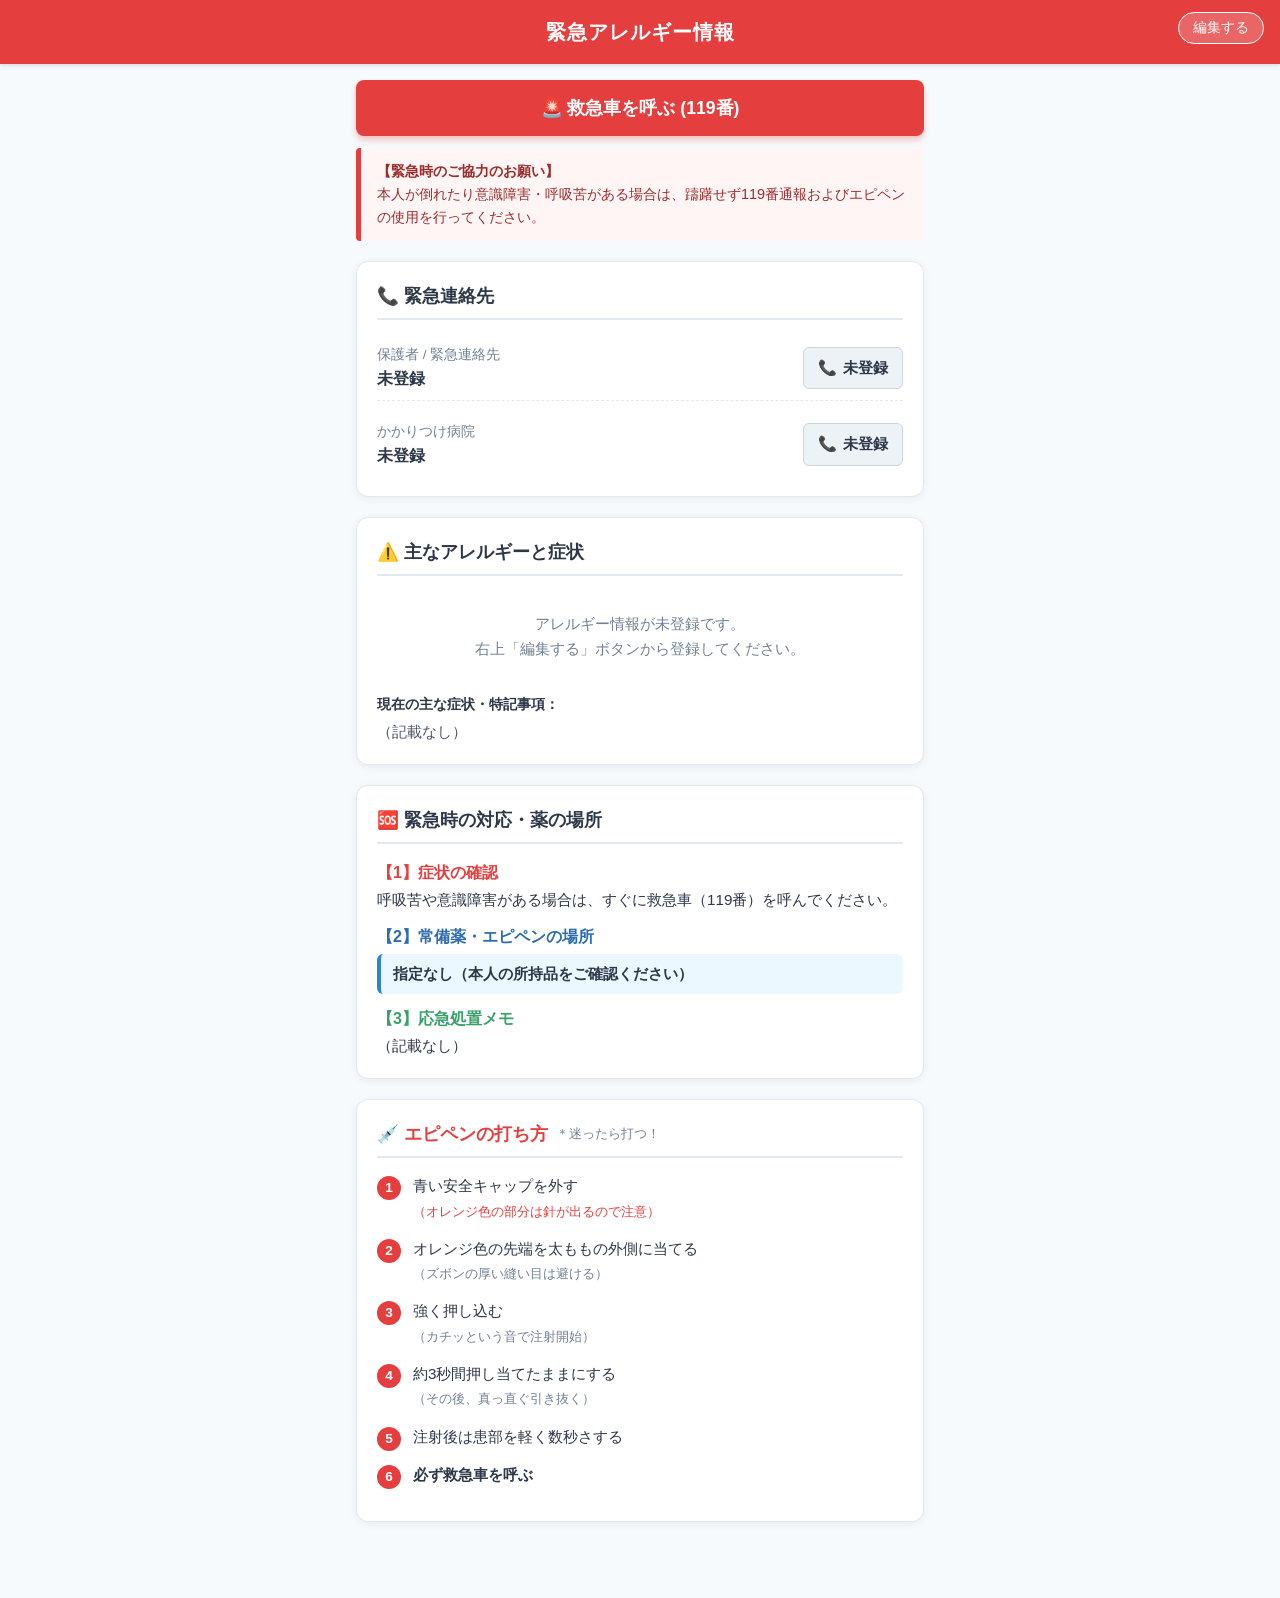
==== index.html @ 244203d6 "Add files via upload" ====
<!DOCTYPE html>
<html lang="ja">
<head>
    <meta charset="UTF-8">
    <meta name="viewport" content="width=device-width, initial-scale=1.0">
    <title>緊急アレルギー情報カード</title>
    <style>
        :root {
            --primary-red: #e53e3e;
            --primary-red-dark: #c53030;
            --warning-orange: #dd6b20;
            --warning-yellow: #d69e2e;
            --safe-green: #38a169;
            --bg-gray: #f7fafc;
            --card-bg: #ffffff;
            --text-dark: #2d3748;
            --text-muted: #718096;
            --border-color: #e2e8f0;
        }

        * {
            box-sizing: border-box;
            margin: 0;
            padding: 0;
            font-family: -apple-system, BlinkMacSystemFont, "Segoe UI", Roboto, "Helvetica Neue", Arial, sans-serif;
        }

        body {
            background-color: var(--bg-gray);
            color: var(--text-dark);
            line-height: 1.6;
            padding-bottom: 40px;
        }

        header {
            background-color: var(--primary-red);
            color: white;
            text-align: center;
            padding: 16px 20px;
            box-shadow: 0 2px 4px rgba(0,0,0,0.1);
            position: sticky;
            top: 0;
            z-index: 100;
        }

        header h1 {
            font-size: 1.25rem;
            font-weight: bold;
            letter-spacing: 0.05em;
        }

        .container {
            max-width: 600px;
            margin: 0 auto;
            padding: 16px;
        }

        .alert-banner {
            background-color: #fff5f5;
            border-left: 5px solid var(--primary-red);
            padding: 12px 16px;
            border-radius: 4px;
            margin-bottom: 20px;
            font-size: 0.9rem;
            color: #9b2c2c;
        }

        .card {
            background: var(--card-bg);
            border-radius: 12px;
            padding: 20px;
            margin-bottom: 20px;
            box-shadow: 0 2px 8px rgba(0,0,0,0.06);
            border: 1px solid var(--border-color);
        }

        .card-title {
            font-size: 1.1rem;
            font-weight: bold;
            color: var(--text-dark);
            border-bottom: 2px solid var(--border-color);
            padding-bottom: 8px;
            margin-bottom: 16px;
            display: flex;
            align-items: center;
            gap: 8px;
        }

        .btn-call-119 {
            display: block;
            width: 100%;
            background-color: var(--primary-red);
            color: white;
            text-align: center;
            padding: 14px;
            border-radius: 8px;
            font-size: 1.1rem;
            font-weight: bold;
            text-decoration: none;
            box-shadow: 0 4px 6px rgba(229, 62, 62, 0.3);
            margin-bottom: 12px;
        }

        .btn-phone {
            display: inline-flex;
            align-items: center;
            justify-content: center;
            gap: 6px;
            background-color: #edf2f7;
            color: var(--text-dark);
            text-decoration: none;
            padding: 8px 14px;
            border-radius: 6px;
            font-weight: bold;
            font-size: 0.95rem;
            border: 1px solid #cbd5e0;
        }

        .btn-action {
            width: 100%;
            padding: 14px;
            border: none;
            border-radius: 8px;
            font-size: 1.1rem;
            font-weight: bold;
            cursor: pointer;
        }

        .btn-primary { background-color: #3182ce; color: white; }
        .btn-secondary { background-color: #e2e8f0; color: #4a5568; }

        .contact-list {
            display: flex;
            flex-direction: column;
            gap: 12px;
        }

        .contact-item {
            display: flex;
            justify-content: space-between;
            align-items: center;
            padding: 8px 0;
            border-bottom: 1px dashed var(--border-color);
        }

        .contact-item:last-child { border-bottom: none; }

        .allergy-item {
            padding: 12px;
            border-radius: 8px;
            background-color: #f8fafc;
            margin-bottom: 12px;
            border-left: 5px solid #cbd5e0;
        }

        .allergy-item.severe { border-left-color: var(--primary-red); background-color: #fff5f5; }
        .allergy-item.moderate { border-left-color: var(--warning-orange); background-color: #fffaf0; }
        .allergy-item.mild { border-left-color: var(--warning-yellow); background-color: #fffff0; }

        .allergy-header {
            display: flex;
            justify-content: space-between;
            align-items: center;
            margin-bottom: 6px;
        }

        .badge {
            font-size: 0.75rem;
            padding: 3px 8px;
            border-radius: 12px;
            color: white;
            font-weight: bold;
        }

        .badge-severe { background-color: var(--primary-red); }
        .badge-moderate { background-color: var(--warning-orange); }
        .badge-mild { background-color: var(--warning-yellow); color: #744210; }

        .step-list { list-style: none; counter-reset: step-counter; }
        .step-item {
            position: relative;
            padding-left: 36px;
            margin-bottom: 14px;
            font-size: 0.95rem;
        }

        .step-item::before {
            counter-increment: step-counter;
            content: counter(step-counter);
            position: absolute;
            left: 0;
            top: 2px;
            width: 24px;
            height: 24px;
            background-color: var(--primary-red);
            color: white;
            border-radius: 50%;
            text-align: center;
            line-height: 24px;
            font-weight: bold;
            font-size: 0.85rem;
        }

        .form-group { margin-bottom: 16px; }
        .form-group label {
            display: block;
            font-weight: bold;
            font-size: 0.9rem;
            margin-bottom: 6px;
        }

        .form-control {
            width: 100%;
            padding: 10px 12px;
            border: 1px solid var(--border-color);
            border-radius: 6px;
            font-size: 1rem;
        }

        textarea.form-control { resize: vertical; min-height: 80px; }

        .dynamic-item {
            background-color: #f7fafc;
            border: 1px solid var(--border-color);
            padding: 12px;
            border-radius: 8px;
            margin-bottom: 12px;
        }

        .btn-remove {
            background: #e53e3e;
            color: white;
            border: none;
            padding: 4px 8px;
            border-radius: 4px;
            font-size: 0.8rem;
            cursor: pointer;
            float: right;
        }

        .btn-add {
            background-color: #edf2f7;
            border: 1px dashed #cbd5e0;
            color: #4a5568;
            width: 100%;
            padding: 10px;
            border-radius: 6px;
            cursor: pointer;
            font-weight: bold;
            margin-bottom: 16px;
        }

        .hidden { display: none !important; }

        .mode-switch-btn {
            background: rgba(255, 255, 255, 0.2);
            color: white;
            border: 1px solid white;
            padding: 6px 14px;
            border-radius: 20px;
            font-size: 0.85rem;
            position: absolute;
            right: 16px;
            top: 12px;
            cursor: pointer;
        }

        .empty-notice {
            text-align: center;
            color: var(--text-muted);
            padding: 20px 0;
            font-size: 0.95rem;
        }
    </style>
</head>
<body>

    <header>
        <h1>緊急アレルギー情報</h1>
        <button id="toggleModeBtn" class="mode-switch-btn" onclick="toggleViewMode()">編集する</button>
    </header>

    <div class="container">

        <div id="viewMode">
            <a href="tel:119" class="btn-call-119">🚨 救急車を呼ぶ (119番)</a>

            <div class="alert-banner">
                <strong>【緊急時のご協力のお願い】</strong><br>
                本人が倒れたり意識障害・呼吸苦がある場合は、躊躇せず119番通報およびエピペンの使用を行ってください。
            </div>

            <div class="card">
                <div class="card-title">📞 緊急連絡先</div>
                <div class="contact-list">
                    <div class="contact-item">
                        <div>
                            <div style="font-size:0.85rem; color:var(--text-muted);">保護者 / 緊急連絡先</div>
                            <div style="font-weight:bold;" id="view-guardian-name">未設定</div>
                        </div>
                        <a id="view-guardian-phone-link" href="#" class="btn-phone">📞 <span id="view-guardian-phone">未設定</span></a>
                    </div>
                    <div class="contact-item">
                        <div>
                            <div style="font-size:0.85rem; color:var(--text-muted);">かかりつけ病院</div>
                            <div style="font-weight:bold;" id="view-hospital-name">未設定</div>
                        </div>
                        <a id="view-hospital-phone-link" href="#" class="btn-phone">📞 <span id="view-hospital-phone">未設定</span></a>
                    </div>
                </div>
            </div>

            <div class="card">
                <div class="card-title">⚠️ 主なアレルギーと症状</div>
                <div id="view-allergy-list"></div>
                <div style="margin-top: 12px;">
                    <div style="font-weight: bold; font-size: 0.9rem; margin-bottom: 4px;">現在の主な症状・特記事項：</div>
                    <p id="view-symptoms-text" style="font-size: 0.95rem; color: #4a5568; white-space: pre-wrap;"></p>
                </div>
            </div>

            <div class="card">
                <div class="card-title">🆘 緊急時の対応・薬の場所</div>
                <div style="margin-bottom: 12px;">
                    <strong style="color: var(--primary-red);">【1】症状の確認</strong>
                    <p style="font-size: 0.95rem; margin-top: 2px;">呼吸苦や意識障害がある場合は、すぐに救急車（119番）を呼んでください。</p>
                </div>
                <div style="margin-bottom: 12px;">
                    <strong style="color: #2b6cb0;">【2】常備薬・エピペンの場所</strong>
                    <p id="view-medicine-location" style="font-size: 0.95rem; background: #ebf8ff; padding: 8px 12px; border-radius: 6px; margin-top: 4px; font-weight: bold; border-left: 4px solid #3182ce;"></p>
                </div>
                <div>
                    <strong style="color: var(--safe-green);">【3】応急処置メモ</strong>
                    <p id="view-response-step3" style="font-size: 0.95rem; margin-top: 2px;"></p>
                </div>
            </div>

            <div class="card">
                <div class="card-title" style="color: var(--primary-red);">💉 エピペンの打ち方 <span style="font-size:0.8rem; color:#718096; font-weight:normal;">＊迷ったら打つ！</span></div>
                <ol class="step-list">
                    <li class="step-item">青い安全キャップを外す<br><small style="color: #e53e3e;">（オレンジ色の部分は針が出るので注意）</small></li>
                    <li class="step-item">オレンジ色の先端を太ももの外側に当てる<br><small style="color: #718096;">（ズボンの厚い縫い目は避ける）</small></li>
                    <li class="step-item">強く押し込む<br><small style="color: #718096;">（カチッという音で注射開始）</small></li>
                    <li class="step-item">約3秒間押し当てたままにする<br><small style="color: #718096;">（その後、真っ直ぐ引き抜く）</small></li>
                    <li class="step-item">注射後は患部を軽く数秒さする</li>
                    <li class="step-item"><strong>必ず救急車を呼ぶ</strong></li>
                </ol>
            </div>
        </div>

        <div id="editMode" class="hidden">
            <div style="background-color: #ebf8ff; border: 1px solid #bee3f8; padding: 12px; border-radius: 8px; margin-bottom: 16px; font-size: 0.9rem; color: #2b6cb0;">
                ✍️ **プロフィール入力・編集**<br>ご自身のアレルギー情報や緊急連絡先を入力し、「保存する」を押してください。
            </div>

            <form id="allergyForm" onsubmit="saveData(event)">
                <div class="card">
                    <div class="card-title">📞 緊急連絡先</div>
                    <div class="form-group">
                        <label>保護者名・関係</label>
                        <input type="text" id="edit-guardian-name" class="form-control" placeholder="例: 山田 花子（母）">
                    </div>
                    <div class="form-group">
                        <label>保護者電話番号</label>
                        <input type="tel" id="edit-guardian-phone" class="form-control" placeholder="例: 090-1234-5678">
                    </div>
                    <div class="form-group">
                        <label>かかりつけ病院名</label>
                        <input type="text" id="edit-hospital-name" class="form-control" placeholder="例: ○○小児科アレルギー科">
                    </div>
                    <div class="form-group">
                        <label>病院電話番号</label>
                        <input type="tel" id="edit-hospital-phone" class="form-control" placeholder="例: 03-1234-5678">
                    </div>
                </div>

                <div class="card">
                    <div class="card-title">⚠️ アレルギー情報</div>
                    <div id="edit-allergy-container"></div>
                    <button type="button" class="btn-add" onclick="addAllergyField()">＋ アレルギー項目を追加</button>

                    <div class="form-group">
                        <label>現在の主な症状・メモ</label>
                        <textarea id="edit-symptoms-text" class="form-control" placeholder="例: 誤食すると15分以内にじんましん、口の腫れ、咳が出ます。"></textarea>
                    </div>
                </div>

                <div class="card">
                    <div class="card-title">🆘 常備薬と対応手順</div>
                    <div class="form-group">
                        <label>常備薬・エピペンの場所</label>
                        <input type="text" id="edit-medicine-location" class="form-control" placeholder="例: リュックの「外側右ポケット」にある赤ポーチ">
                    </div>
                    <div class="form-group">
                        <label>応急処置のメモ</label>
                        <textarea id="edit-response-step3" class="form-control" placeholder="例: 意識がある場合はポーチ内の飲み薬（◯◯）を飲ませてください。"></textarea>
                    </div>
                </div>

                <button type="submit" class="btn-action btn-primary" style="margin-bottom: 12px;">保存して確認画面へ</button>
                <button type="button" class="btn-action btn-secondary" onclick="toggleViewMode()">キャンセル</button>
            </form>
        </div>

    </div>

    <script>
        let currentData = {
            guardianName: "",
            guardianPhone: "",
            hospitalName: "",
            hospitalPhone: "",
            allergies: [],
            symptomsText: "",
            medicineLocation: "",
            responseStep3: ""
        };

        window.addEventListener('DOMContentLoaded', () => {
            const saved = localStorage.getItem('allergy_card_data');
            if (saved) {
                try { currentData = JSON.parse(saved); } catch(e) {}
            }
            renderViewMode();
        });

        function renderViewMode() {
            document.getElementById('view-guardian-name').textContent = currentData.guardianName || "未登録";
            document.getElementById('view-guardian-phone').textContent = currentData.guardianPhone || "未登録";
            document.getElementById('view-guardian-phone-link').href = currentData.guardianPhone ? "tel:" + currentData.guardianPhone.replace(/-/g, '') : "#";

            document.getElementById('view-hospital-name').textContent = currentData.hospitalName || "未登録";
            document.getElementById('view-hospital-phone').textContent = currentData.hospitalPhone || "未登録";
            document.getElementById('view-hospital-phone-link').href = currentData.hospitalPhone ? "tel:" + currentData.hospitalPhone.replace(/-/g, '') : "#";

            document.getElementById('view-symptoms-text').textContent = currentData.symptomsText || "（記載なし）";
            document.getElementById('view-medicine-location').textContent = currentData.medicineLocation || "指定なし（本人の所持品をご確認ください）";
            document.getElementById('view-response-step3').textContent = currentData.responseStep3 || "（記載なし）";

            const allergyListEl = document.getElementById('view-allergy-list');
            allergyListEl.innerHTML = '';

            if (currentData.allergies && currentData.allergies.length > 0) {
                currentData.allergies.forEach(item => {
                    const div = document.createElement('div');
                    div.className = `allergy-item ${item.level}`;

                    let badgeClass = 'badge-mild';
                    let badgeText = '軽度';
                    if (item.level === 'severe') { badgeClass = 'badge-severe'; badgeText = '重度'; }
                    else if (item.level === 'moderate') { badgeClass = 'badge-moderate'; badgeText = '中等度'; }

                    div.innerHTML = `
                        <div class="allergy-header">
                            <span style="font-weight:bold; font-size:1.05rem;">${escapeHtml(item.name)}</span>
                            <span class="badge ${badgeClass}">${badgeText}</span>
                        </div>
                        ${item.note ? `<div style="font-size:0.9rem; color:#4a5568;">${escapeHtml(item.note)}</div>` : ''}
                    `;
                    allergyListEl.appendChild(div);
                });
            } else {
                allergyListEl.innerHTML = '<div class="empty-notice">アレルギー情報が未登録です。<br>右上「編集する」ボタンから登録してください。</div>';
            }
        }

        function populateEditForm() {
            document.getElementById('edit-guardian-name').value = currentData.guardianName || "";
            document.getElementById('edit-guardian-phone').value = currentData.guardianPhone || "";
            document.getElementById('edit-hospital-name').value = currentData.hospitalName || "";
            document.getElementById('edit-hospital-phone').value = currentData.hospitalPhone || "";
            document.getElementById('edit-symptoms-text').value = currentData.symptomsText || "";
            document.getElementById('edit-medicine-location').value = currentData.medicineLocation || "";
            document.getElementById('edit-response-step3').value = currentData.responseStep3 || "";

            const container = document.getElementById('edit-allergy-container');
            container.innerHTML = '';
            if (currentData.allergies && currentData.allergies.length > 0) {
                currentData.allergies.forEach(item => addAllergyField(item.name, item.level, item.note));
            } else {
                addAllergyField();
            }
        }

        function addAllergyField(name = '', level = 'severe', note = '') {
            const container = document.getElementById('edit-allergy-container');
            const div = document.createElement('div');
            div.className = 'dynamic-item';
            div.innerHTML = `
                <button type="button" class="btn-remove" onclick="this.parentElement.remove()">削除</button>
                <div class="form-group" style="margin-bottom: 8px;">
                    <label>アレルゲン（項目名）</label>
                    <input type="text" class="form-control item-name" value="${escapeHtml(name)}" placeholder="例: 卵、ピーナッツ、乳" required>
                </div>
                <div class="form-group" style="margin-bottom: 8px;">
                    <label>重症度</label>
                    <select class="form-control item-level">
                        <option value="severe" ${level === 'severe' ? 'selected' : ''}>重度（アナフィラキシー注意）</option>
                        <option value="moderate" ${level === 'moderate' ? 'selected' : ''}>中等度（症状が出る場合あり）</option>
                        <option value="mild" ${level === 'mild' ? 'selected' : ''}>軽度</option>
                    </select>
                </div>
                <div class="form-group" style="margin-bottom: 0;">
                    <label>条件・注意事項</label>
                    <input type="text" class="form-control item-note" value="${escapeHtml(note)}" placeholder="例: つなぎ程度も不可、運動後症状発生など">
                </div>
            `;
            container.appendChild(div);
        }

        function saveData(e) {
            e.preventDefault();
            const allergyItems = [];
            const allergyNodes = document.querySelectorAll('#edit-allergy-container .dynamic-item');
            allergyNodes.forEach(node => {
                const name = node.querySelector('.item-name').value.trim();
                const level = node.querySelector('.item-level').value;
                const note = node.querySelector('.item-note').value.trim();
                if (name) allergyItems.push({ name, level, note });
            });

            currentData = {
                guardianName: document.getElementById('edit-guardian-name').value.trim(),
                guardianPhone: document.getElementById('edit-guardian-phone').value.trim(),
                hospitalName: document.getElementById('edit-hospital-name').value.trim(),
                hospitalPhone: document.getElementById('edit-hospital-phone').value.trim(),
                allergies: allergyItems,
                symptomsText: document.getElementById('edit-symptoms-text').value.trim(),
                medicineLocation: document.getElementById('edit-medicine-location').value.trim(),
                responseStep3: document.getElementById('edit-response-step3').value.trim()
            };

            localStorage.setItem('allergy_card_data', JSON.stringify(currentData));
            renderViewMode();
            toggleViewMode();
        }

        function toggleViewMode() {
            const viewMode = document.getElementById('viewMode');
            const editMode = document.getElementById('editMode');
            const toggleBtn = document.getElementById('toggleModeBtn');

            if (viewMode.classList.contains('hidden')) {
                viewMode.classList.remove('hidden');
                editMode.classList.add('hidden');
                toggleBtn.textContent = '編集する';
            } else {
                populateEditForm();
                viewMode.classList.add('hidden');
                editMode.classList.remove('hidden');
                toggleBtn.textContent = '登録・編集する';
            }
        }

        function escapeHtml(str) {
            return str.replace(/[&<>"']/g, m => ({'&':'&amp;','<':'&lt;','>':'&gt;','"':'&quot;',"'":'&#039;'}[m]));
        }
    </script>
</body>
</html>
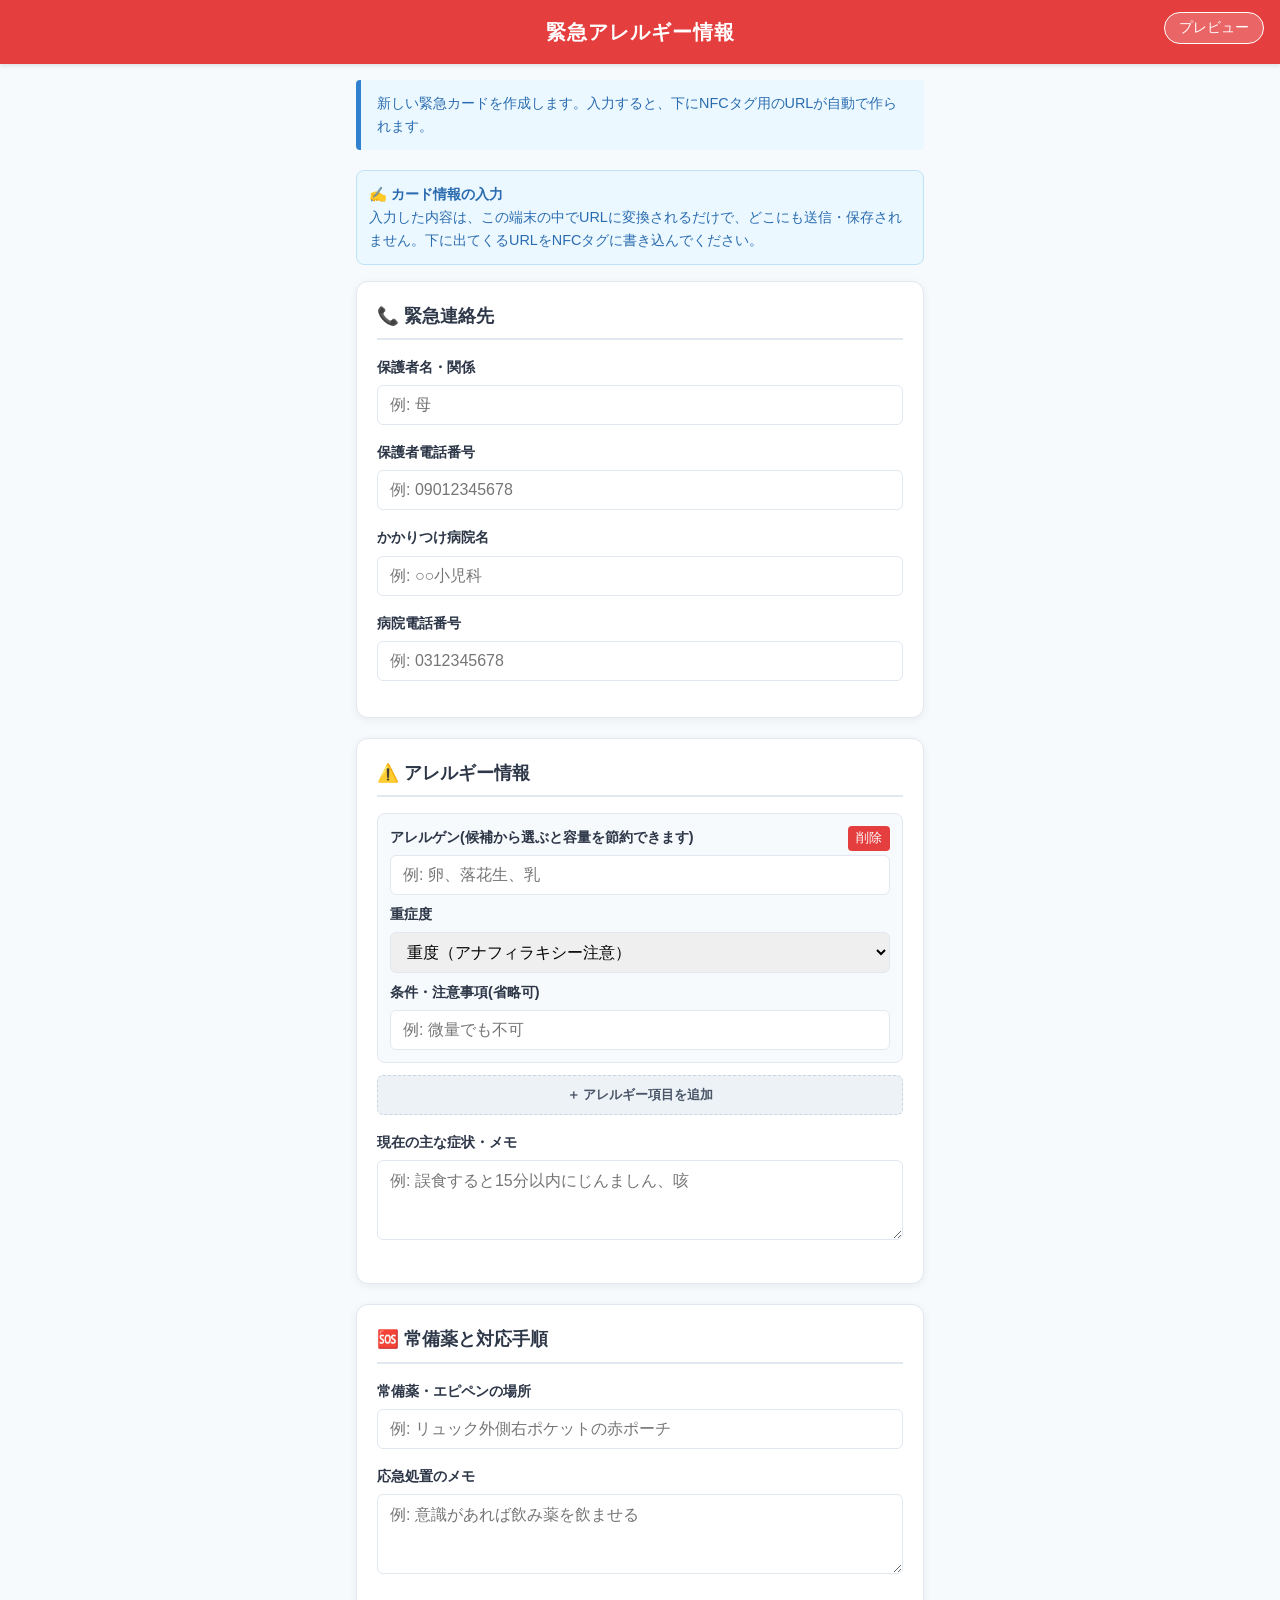
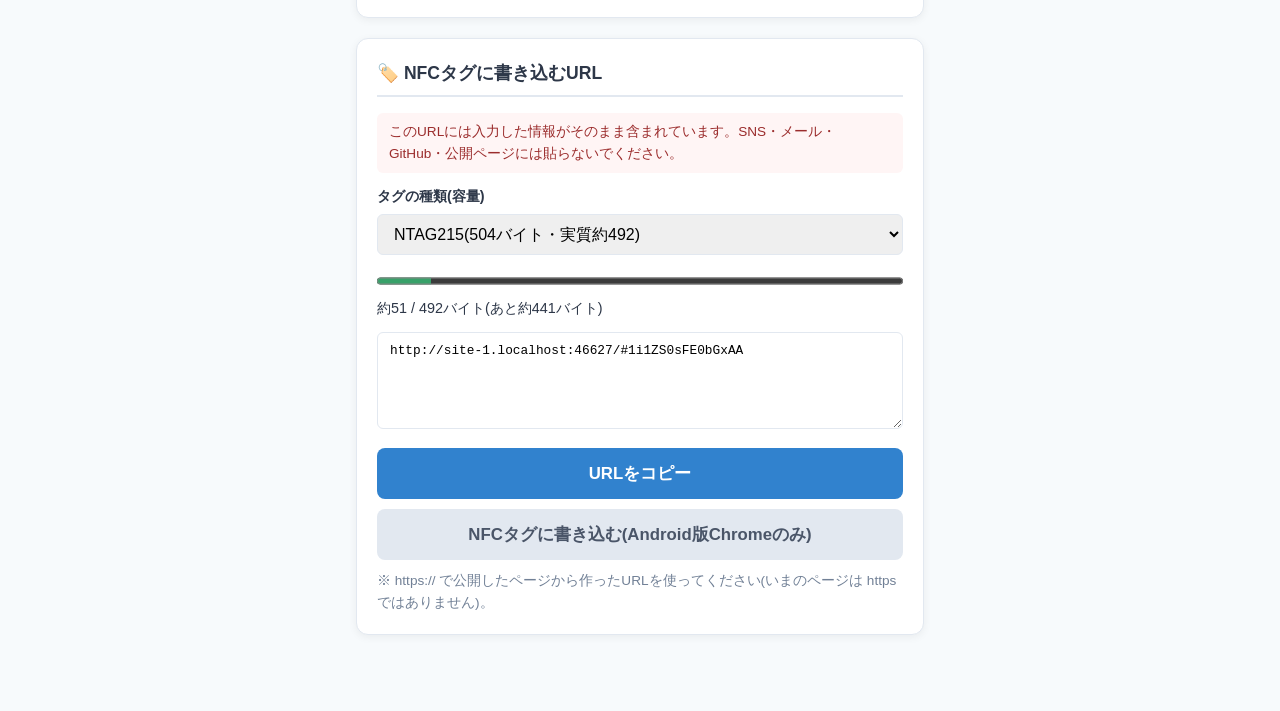
==== commit 15358832: "Add files via upload" ====
--- a/index.html
+++ b/index.html
@@ -3,286 +3,27 @@
 <head>
     <meta charset="UTF-8">
     <meta name="viewport" content="width=device-width, initial-scale=1.0">
+    <!-- サーバーのいらない静的ページ。外部通信(connect-src)は一切禁止し、インラインのJS/CSSも使わない -->
+    <meta http-equiv="Content-Security-Policy" content="default-src 'none'; script-src 'self'; style-src 'self'; img-src 'self' data:; connect-src 'none'; base-uri 'none'; form-action 'none'">
+    <meta name="referrer" content="no-referrer">
+    <meta name="robots" content="noindex, nofollow">
     <title>緊急アレルギー情報カード</title>
-    <style>
-        :root {
-            --primary-red: #e53e3e;
-            --primary-red-dark: #c53030;
-            --warning-orange: #dd6b20;
-            --warning-yellow: #d69e2e;
-            --safe-green: #38a169;
-            --bg-gray: #f7fafc;
-            --card-bg: #ffffff;
-            --text-dark: #2d3748;
-            --text-muted: #718096;
-            --border-color: #e2e8f0;
-        }
-
-        * {
-            box-sizing: border-box;
-            margin: 0;
-            padding: 0;
-            font-family: -apple-system, BlinkMacSystemFont, "Segoe UI", Roboto, "Helvetica Neue", Arial, sans-serif;
-        }
-
-        body {
-            background-color: var(--bg-gray);
-            color: var(--text-dark);
-            line-height: 1.6;
-            padding-bottom: 40px;
-        }
-
-        header {
-            background-color: var(--primary-red);
-            color: white;
-            text-align: center;
-            padding: 16px 20px;
-            box-shadow: 0 2px 4px rgba(0,0,0,0.1);
-            position: sticky;
-            top: 0;
-            z-index: 100;
-        }
-
-        header h1 {
-            font-size: 1.25rem;
-            font-weight: bold;
-            letter-spacing: 0.05em;
-        }
-
-        .container {
-            max-width: 600px;
-            margin: 0 auto;
-            padding: 16px;
-        }
-
-        .alert-banner {
-            background-color: #fff5f5;
-            border-left: 5px solid var(--primary-red);
-            padding: 12px 16px;
-            border-radius: 4px;
-            margin-bottom: 20px;
-            font-size: 0.9rem;
-            color: #9b2c2c;
-        }
-
-        .card {
-            background: var(--card-bg);
-            border-radius: 12px;
-            padding: 20px;
-            margin-bottom: 20px;
-            box-shadow: 0 2px 8px rgba(0,0,0,0.06);
-            border: 1px solid var(--border-color);
-        }
-
-        .card-title {
-            font-size: 1.1rem;
-            font-weight: bold;
-            color: var(--text-dark);
-            border-bottom: 2px solid var(--border-color);
-            padding-bottom: 8px;
-            margin-bottom: 16px;
-            display: flex;
-            align-items: center;
-            gap: 8px;
-        }
-
-        .btn-call-119 {
-            display: block;
-            width: 100%;
-            background-color: var(--primary-red);
-            color: white;
-            text-align: center;
-            padding: 14px;
-            border-radius: 8px;
-            font-size: 1.1rem;
-            font-weight: bold;
-            text-decoration: none;
-            box-shadow: 0 4px 6px rgba(229, 62, 62, 0.3);
-            margin-bottom: 12px;
-        }
-
-        .btn-phone {
-            display: inline-flex;
-            align-items: center;
-            justify-content: center;
-            gap: 6px;
-            background-color: #edf2f7;
-            color: var(--text-dark);
-            text-decoration: none;
-            padding: 8px 14px;
-            border-radius: 6px;
-            font-weight: bold;
-            font-size: 0.95rem;
-            border: 1px solid #cbd5e0;
-        }
-
-        .btn-action {
-            width: 100%;
-            padding: 14px;
-            border: none;
-            border-radius: 8px;
-            font-size: 1.1rem;
-            font-weight: bold;
-            cursor: pointer;
-        }
-
-        .btn-primary { background-color: #3182ce; color: white; }
-        .btn-secondary { background-color: #e2e8f0; color: #4a5568; }
-
-        .contact-list {
-            display: flex;
-            flex-direction: column;
-            gap: 12px;
-        }
-
-        .contact-item {
-            display: flex;
-            justify-content: space-between;
-            align-items: center;
-            padding: 8px 0;
-            border-bottom: 1px dashed var(--border-color);
-        }
-
-        .contact-item:last-child { border-bottom: none; }
-
-        .allergy-item {
-            padding: 12px;
-            border-radius: 8px;
-            background-color: #f8fafc;
-            margin-bottom: 12px;
-            border-left: 5px solid #cbd5e0;
-        }
-
-        .allergy-item.severe { border-left-color: var(--primary-red); background-color: #fff5f5; }
-        .allergy-item.moderate { border-left-color: var(--warning-orange); background-color: #fffaf0; }
-        .allergy-item.mild { border-left-color: var(--warning-yellow); background-color: #fffff0; }
-
-        .allergy-header {
-            display: flex;
-            justify-content: space-between;
-            align-items: center;
-            margin-bottom: 6px;
-        }
-
-        .badge {
-            font-size: 0.75rem;
-            padding: 3px 8px;
-            border-radius: 12px;
-            color: white;
-            font-weight: bold;
-        }
-
-        .badge-severe { background-color: var(--primary-red); }
-        .badge-moderate { background-color: var(--warning-orange); }
-        .badge-mild { background-color: var(--warning-yellow); color: #744210; }
-
-        .step-list { list-style: none; counter-reset: step-counter; }
-        .step-item {
-            position: relative;
-            padding-left: 36px;
-            margin-bottom: 14px;
-            font-size: 0.95rem;
-        }
-
-        .step-item::before {
-            counter-increment: step-counter;
-            content: counter(step-counter);
-            position: absolute;
-            left: 0;
-            top: 2px;
-            width: 24px;
-            height: 24px;
-            background-color: var(--primary-red);
-            color: white;
-            border-radius: 50%;
-            text-align: center;
-            line-height: 24px;
-            font-weight: bold;
-            font-size: 0.85rem;
-        }
-
-        .form-group { margin-bottom: 16px; }
-        .form-group label {
-            display: block;
-            font-weight: bold;
-            font-size: 0.9rem;
-            margin-bottom: 6px;
-        }
-
-        .form-control {
-            width: 100%;
-            padding: 10px 12px;
-            border: 1px solid var(--border-color);
-            border-radius: 6px;
-            font-size: 1rem;
-        }
-
-        textarea.form-control { resize: vertical; min-height: 80px; }
-
-        .dynamic-item {
-            background-color: #f7fafc;
-            border: 1px solid var(--border-color);
-            padding: 12px;
-            border-radius: 8px;
-            margin-bottom: 12px;
-        }
-
-        .btn-remove {
-            background: #e53e3e;
-            color: white;
-            border: none;
-            padding: 4px 8px;
-            border-radius: 4px;
-            font-size: 0.8rem;
-            cursor: pointer;
-            float: right;
-        }
-
-        .btn-add {
-            background-color: #edf2f7;
-            border: 1px dashed #cbd5e0;
-            color: #4a5568;
-            width: 100%;
-            padding: 10px;
-            border-radius: 6px;
-            cursor: pointer;
-            font-weight: bold;
-            margin-bottom: 16px;
-        }
-
-        .hidden { display: none !important; }
-
-        .mode-switch-btn {
-            background: rgba(255, 255, 255, 0.2);
-            color: white;
-            border: 1px solid white;
-            padding: 6px 14px;
-            border-radius: 20px;
-            font-size: 0.85rem;
-            position: absolute;
-            right: 16px;
-            top: 12px;
-            cursor: pointer;
-        }
-
-        .empty-notice {
-            text-align: center;
-            color: var(--text-muted);
-            padding: 20px 0;
-            font-size: 0.95rem;
-        }
-    </style>
+    <link rel="stylesheet" href="style.css">
 </head>
 <body>
 
     <header>
         <h1>緊急アレルギー情報</h1>
-        <button id="toggleModeBtn" class="mode-switch-btn" onclick="toggleViewMode()">編集する</button>
+        <button id="toggleModeBtn" class="mode-switch-btn hidden" type="button">編集する</button>
     </header>
 
     <div class="container">
 
-        <div id="viewMode">
+        <div id="systemNotice" class="system-notice hidden"></div>
+        <a id="newLink" class="btn-action btn-secondary hidden" href="./">新しいカードを作成する</a>
+
+        <!-- ===== 閲覧画面(タグをかざして開いたときに表示) ===== -->
+        <div id="viewMode" class="hidden">
             <a href="tel:119" class="btn-call-119">🚨 救急車を呼ぶ (119番)</a>
 
             <div class="alert-banner">
@@ -295,15 +36,15 @@
                 <div class="contact-list">
                     <div class="contact-item">
                         <div>
-                            <div style="font-size:0.85rem; color:var(--text-muted);">保護者 / 緊急連絡先</div>
-                            <div style="font-weight:bold;" id="view-guardian-name">未設定</div>
+                            <div class="muted-label">保護者 / 緊急連絡先</div>
+                            <div class="bold" id="view-guardian-name">未設定</div>
                         </div>
                         <a id="view-guardian-phone-link" href="#" class="btn-phone">📞 <span id="view-guardian-phone">未設定</span></a>
                     </div>
                     <div class="contact-item">
                         <div>
-                            <div style="font-size:0.85rem; color:var(--text-muted);">かかりつけ病院</div>
-                            <div style="font-weight:bold;" id="view-hospital-name">未設定</div>
+                            <div class="muted-label">かかりつけ病院</div>
+                            <div class="bold" id="view-hospital-name">未設定</div>
                         </div>
                         <a id="view-hospital-phone-link" href="#" class="btn-phone">📞 <span id="view-hospital-phone">未設定</span></a>
                     </div>
@@ -313,248 +54,120 @@
             <div class="card">
                 <div class="card-title">⚠️ 主なアレルギーと症状</div>
                 <div id="view-allergy-list"></div>
-                <div style="margin-top: 12px;">
-                    <div style="font-weight: bold; font-size: 0.9rem; margin-bottom: 4px;">現在の主な症状・特記事項：</div>
-                    <p id="view-symptoms-text" style="font-size: 0.95rem; color: #4a5568; white-space: pre-wrap;"></p>
+                <div class="symptoms-block">
+                    <div class="symptoms-label">現在の主な症状・特記事項：</div>
+                    <p id="view-symptoms-text" class="symptoms-text"></p>
                 </div>
             </div>
 
             <div class="card">
                 <div class="card-title">🆘 緊急時の対応・薬の場所</div>
-                <div style="margin-bottom: 12px;">
-                    <strong style="color: var(--primary-red);">【1】症状の確認</strong>
-                    <p style="font-size: 0.95rem; margin-top: 2px;">呼吸苦や意識障害がある場合は、すぐに救急車（119番）を呼んでください。</p>
+                <div class="mb-12">
+                    <strong class="step-title-1">【1】症状の確認</strong>
+                    <p class="step-body">呼吸苦や意識障害がある場合は、すぐに救急車（119番）を呼んでください。</p>
                 </div>
-                <div style="margin-bottom: 12px;">
-                    <strong style="color: #2b6cb0;">【2】常備薬・エピペンの場所</strong>
-                    <p id="view-medicine-location" style="font-size: 0.95rem; background: #ebf8ff; padding: 8px 12px; border-radius: 6px; margin-top: 4px; font-weight: bold; border-left: 4px solid #3182ce;"></p>
+                <div class="mb-12">
+                    <strong class="step-title-2">【2】常備薬・エピペンの場所</strong>
+                    <p id="view-medicine-location" class="medicine-box"></p>
                 </div>
                 <div>
-                    <strong style="color: var(--safe-green);">【3】応急処置メモ</strong>
-                    <p id="view-response-step3" style="font-size: 0.95rem; margin-top: 2px;"></p>
+                    <strong class="step-title-3">【3】応急処置メモ</strong>
+                    <p id="view-response-step3" class="step-body"></p>
                 </div>
             </div>
 
             <div class="card">
-                <div class="card-title" style="color: var(--primary-red);">💉 エピペンの打ち方 <span style="font-size:0.8rem; color:#718096; font-weight:normal;">＊迷ったら打つ！</span></div>
+                <div class="card-title step-title-1">💉 エピペンの打ち方 <span class="epipen-hint">＊迷ったら打つ！</span></div>
                 <ol class="step-list">
-                    <li class="step-item">青い安全キャップを外す<br><small style="color: #e53e3e;">（オレンジ色の部分は針が出るので注意）</small></li>
-                    <li class="step-item">オレンジ色の先端を太ももの外側に当てる<br><small style="color: #718096;">（ズボンの厚い縫い目は避ける）</small></li>
-                    <li class="step-item">強く押し込む<br><small style="color: #718096;">（カチッという音で注射開始）</small></li>
-                    <li class="step-item">約3秒間押し当てたままにする<br><small style="color: #718096;">（その後、真っ直ぐ引き抜く）</small></li>
+                    <li class="step-item">青い安全キャップを外す<br><small class="small-red">（オレンジ色の部分は針が出るので注意）</small></li>
+                    <li class="step-item">オレンジ色の先端を太ももの外側に当てる<br><small class="small-gray">（ズボンの厚い縫い目は避ける）</small></li>
+                    <li class="step-item">強く押し込む<br><small class="small-gray">（カチッという音で注射開始）</small></li>
+                    <li class="step-item">約3秒間押し当てたままにする<br><small class="small-gray">（その後、真っ直ぐ引き抜く）</small></li>
                     <li class="step-item">注射後は患部を軽く数秒さする</li>
                     <li class="step-item"><strong>必ず救急車を呼ぶ</strong></li>
                 </ol>
             </div>
         </div>
 
+        <!-- ===== 入力・編集画面 ===== -->
         <div id="editMode" class="hidden">
-            <div style="background-color: #ebf8ff; border: 1px solid #bee3f8; padding: 12px; border-radius: 8px; margin-bottom: 16px; font-size: 0.9rem; color: #2b6cb0;">
-                ✍️ **プロフィール入力・編集**<br>ご自身のアレルギー情報や緊急連絡先を入力し、「保存する」を押してください。
+            <div class="edit-intro">
+                ✍️ <strong>カード情報の入力</strong><br>
+                入力した内容は、この端末の中でURLに変換されるだけで、どこにも送信・保存されません。下に出てくるURLをNFCタグに書き込んでください。
             </div>
 
-            <form id="allergyForm" onsubmit="saveData(event)">
+            <form id="allergyForm" autocomplete="off">
                 <div class="card">
                     <div class="card-title">📞 緊急連絡先</div>
                     <div class="form-group">
-                        <label>保護者名・関係</label>
-                        <input type="text" id="edit-guardian-name" class="form-control" placeholder="例: 山田 花子（母）">
+                        <label for="edit-guardian-name">保護者名・関係</label>
+                        <input type="text" id="edit-guardian-name" class="form-control" placeholder="例: 母" maxlength="50">
                     </div>
                     <div class="form-group">
-                        <label>保護者電話番号</label>
-                        <input type="tel" id="edit-guardian-phone" class="form-control" placeholder="例: 090-1234-5678">
+                        <label for="edit-guardian-phone">保護者電話番号</label>
+                        <input type="tel" id="edit-guardian-phone" class="form-control" placeholder="例: 09012345678" maxlength="20">
                     </div>
                     <div class="form-group">
-                        <label>かかりつけ病院名</label>
-                        <input type="text" id="edit-hospital-name" class="form-control" placeholder="例: ○○小児科アレルギー科">
+                        <label for="edit-hospital-name">かかりつけ病院名</label>
+                        <input type="text" id="edit-hospital-name" class="form-control" placeholder="例: ○○小児科" maxlength="50">
                     </div>
                     <div class="form-group">
-                        <label>病院電話番号</label>
-                        <input type="tel" id="edit-hospital-phone" class="form-control" placeholder="例: 03-1234-5678">
+                        <label for="edit-hospital-phone">病院電話番号</label>
+                        <input type="tel" id="edit-hospital-phone" class="form-control" placeholder="例: 0312345678" maxlength="20">
                     </div>
                 </div>
 
                 <div class="card">
                     <div class="card-title">⚠️ アレルギー情報</div>
                     <div id="edit-allergy-container"></div>
-                    <button type="button" class="btn-add" onclick="addAllergyField()">＋ アレルギー項目を追加</button>
-
+                    <button type="button" class="btn-add" id="addAllergyBtn">＋ アレルギー項目を追加</button>
                     <div class="form-group">
-                        <label>現在の主な症状・メモ</label>
-                        <textarea id="edit-symptoms-text" class="form-control" placeholder="例: 誤食すると15分以内にじんましん、口の腫れ、咳が出ます。"></textarea>
+                        <label for="edit-symptoms-text">現在の主な症状・メモ</label>
+                        <textarea id="edit-symptoms-text" class="form-control" maxlength="500" placeholder="例: 誤食すると15分以内にじんましん、咳"></textarea>
                     </div>
                 </div>
 
                 <div class="card">
                     <div class="card-title">🆘 常備薬と対応手順</div>
                     <div class="form-group">
-                        <label>常備薬・エピペンの場所</label>
-                        <input type="text" id="edit-medicine-location" class="form-control" placeholder="例: リュックの「外側右ポケット」にある赤ポーチ">
+                        <label for="edit-medicine-location">常備薬・エピペンの場所</label>
+                        <input type="text" id="edit-medicine-location" class="form-control" maxlength="200" placeholder="例: リュック外側右ポケットの赤ポーチ">
                     </div>
                     <div class="form-group">
-                        <label>応急処置のメモ</label>
-                        <textarea id="edit-response-step3" class="form-control" placeholder="例: 意識がある場合はポーチ内の飲み薬（◯◯）を飲ませてください。"></textarea>
+                        <label for="edit-response-step3">応急処置のメモ</label>
+                        <textarea id="edit-response-step3" class="form-control" maxlength="500" placeholder="例: 意識があれば飲み薬を飲ませる"></textarea>
                     </div>
                 </div>
+            </form>
 
-                <button type="submit" class="btn-action btn-primary" style="margin-bottom: 12px;">保存して確認画面へ</button>
-                <button type="button" class="btn-action btn-secondary" onclick="toggleViewMode()">キャンセル</button>
-            </form>
+            <div class="card" id="outputPanel">
+                <div class="card-title">🏷️ NFCタグに書き込むURL</div>
+
+                <div class="privacy-note">このURLには入力した情報がそのまま含まれています。SNS・メール・GitHub・公開ページには貼らないでください。</div>
+
+                <div class="form-group">
+                    <label for="tagType">タグの種類(容量)</label>
+                    <select id="tagType" class="form-control">
+                        <option value="137">NTAG213(144バイト・実質約137)</option>
+                        <option value="492" selected>NTAG215(504バイト・実質約492)</option>
+                        <option value="868">NTAG216(888バイト・実質約868)</option>
+                    </select>
+                </div>
+
+                <progress id="meter" max="492" value="0"></progress>
+                <p id="meterText" class="meter-text"></p>
+
+                <textarea id="urlOut" class="form-control url-out" readonly rows="5"></textarea>
+
+                <button type="button" id="copyBtn" class="btn-action btn-primary">URLをコピー</button>
+                <button type="button" id="nfcBtn" class="btn-action btn-secondary">NFCタグに書き込む(Android版Chromeのみ)</button>
+                <p id="outNotice" class="out-notice"></p>
+            </div>
         </div>
 
     </div>
 
-    <script>
-        let currentData = {
-            guardianName: "",
-            guardianPhone: "",
-            hospitalName: "",
-            hospitalPhone: "",
-            allergies: [],
-            symptomsText: "",
-            medicineLocation: "",
-            responseStep3: ""
-        };
-
-        window.addEventListener('DOMContentLoaded', () => {
-            const saved = localStorage.getItem('allergy_card_data');
-            if (saved) {
-                try { currentData = JSON.parse(saved); } catch(e) {}
-            }
-            renderViewMode();
-        });
-
-        function renderViewMode() {
-            document.getElementById('view-guardian-name').textContent = currentData.guardianName || "未登録";
-            document.getElementById('view-guardian-phone').textContent = currentData.guardianPhone || "未登録";
-            document.getElementById('view-guardian-phone-link').href = currentData.guardianPhone ? "tel:" + currentData.guardianPhone.replace(/-/g, '') : "#";
-
-            document.getElementById('view-hospital-name').textContent = currentData.hospitalName || "未登録";
-            document.getElementById('view-hospital-phone').textContent = currentData.hospitalPhone || "未登録";
-            document.getElementById('view-hospital-phone-link').href = currentData.hospitalPhone ? "tel:" + currentData.hospitalPhone.replace(/-/g, '') : "#";
-
-            document.getElementById('view-symptoms-text').textContent = currentData.symptomsText || "（記載なし）";
-            document.getElementById('view-medicine-location').textContent = currentData.medicineLocation || "指定なし（本人の所持品をご確認ください）";
-            document.getElementById('view-response-step3').textContent = currentData.responseStep3 || "（記載なし）";
-
-            const allergyListEl = document.getElementById('view-allergy-list');
-            allergyListEl.innerHTML = '';
-
-            if (currentData.allergies && currentData.allergies.length > 0) {
-                currentData.allergies.forEach(item => {
-                    const div = document.createElement('div');
-                    div.className = `allergy-item ${item.level}`;
-
-                    let badgeClass = 'badge-mild';
-                    let badgeText = '軽度';
-                    if (item.level === 'severe') { badgeClass = 'badge-severe'; badgeText = '重度'; }
-                    else if (item.level === 'moderate') { badgeClass = 'badge-moderate'; badgeText = '中等度'; }
-
-                    div.innerHTML = `
-                        <div class="allergy-header">
-                            <span style="font-weight:bold; font-size:1.05rem;">${escapeHtml(item.name)}</span>
-                            <span class="badge ${badgeClass}">${badgeText}</span>
-                        </div>
-                        ${item.note ? `<div style="font-size:0.9rem; color:#4a5568;">${escapeHtml(item.note)}</div>` : ''}
-                    `;
-                    allergyListEl.appendChild(div);
-                });
-            } else {
-                allergyListEl.innerHTML = '<div class="empty-notice">アレルギー情報が未登録です。<br>右上「編集する」ボタンから登録してください。</div>';
-            }
-        }
-
-        function populateEditForm() {
-            document.getElementById('edit-guardian-name').value = currentData.guardianName || "";
-            document.getElementById('edit-guardian-phone').value = currentData.guardianPhone || "";
-            document.getElementById('edit-hospital-name').value = currentData.hospitalName || "";
-            document.getElementById('edit-hospital-phone').value = currentData.hospitalPhone || "";
-            document.getElementById('edit-symptoms-text').value = currentData.symptomsText || "";
-            document.getElementById('edit-medicine-location').value = currentData.medicineLocation || "";
-            document.getElementById('edit-response-step3').value = currentData.responseStep3 || "";
-
-            const container = document.getElementById('edit-allergy-container');
-            container.innerHTML = '';
-            if (currentData.allergies && currentData.allergies.length > 0) {
-                currentData.allergies.forEach(item => addAllergyField(item.name, item.level, item.note));
-            } else {
-                addAllergyField();
-            }
-        }
-
-        function addAllergyField(name = '', level = 'severe', note = '') {
-            const container = document.getElementById('edit-allergy-container');
-            const div = document.createElement('div');
-            div.className = 'dynamic-item';
-            div.innerHTML = `
-                <button type="button" class="btn-remove" onclick="this.parentElement.remove()">削除</button>
-                <div class="form-group" style="margin-bottom: 8px;">
-                    <label>アレルゲン（項目名）</label>
-                    <input type="text" class="form-control item-name" value="${escapeHtml(name)}" placeholder="例: 卵、ピーナッツ、乳" required>
-                </div>
-                <div class="form-group" style="margin-bottom: 8px;">
-                    <label>重症度</label>
-                    <select class="form-control item-level">
-                        <option value="severe" ${level === 'severe' ? 'selected' : ''}>重度（アナフィラキシー注意）</option>
-                        <option value="moderate" ${level === 'moderate' ? 'selected' : ''}>中等度（症状が出る場合あり）</option>
-                        <option value="mild" ${level === 'mild' ? 'selected' : ''}>軽度</option>
-                    </select>
-                </div>
-                <div class="form-group" style="margin-bottom: 0;">
-                    <label>条件・注意事項</label>
-                    <input type="text" class="form-control item-note" value="${escapeHtml(note)}" placeholder="例: つなぎ程度も不可、運動後症状発生など">
-                </div>
-            `;
-            container.appendChild(div);
-        }
-
-        function saveData(e) {
-            e.preventDefault();
-            const allergyItems = [];
-            const allergyNodes = document.querySelectorAll('#edit-allergy-container .dynamic-item');
-            allergyNodes.forEach(node => {
-                const name = node.querySelector('.item-name').value.trim();
-                const level = node.querySelector('.item-level').value;
-                const note = node.querySelector('.item-note').value.trim();
-                if (name) allergyItems.push({ name, level, note });
-            });
-
-            currentData = {
-                guardianName: document.getElementById('edit-guardian-name').value.trim(),
-                guardianPhone: document.getElementById('edit-guardian-phone').value.trim(),
-                hospitalName: document.getElementById('edit-hospital-name').value.trim(),
-                hospitalPhone: document.getElementById('edit-hospital-phone').value.trim(),
-                allergies: allergyItems,
-                symptomsText: document.getElementById('edit-symptoms-text').value.trim(),
-                medicineLocation: document.getElementById('edit-medicine-location').value.trim(),
-                responseStep3: document.getElementById('edit-response-step3').value.trim()
-            };
-
-            localStorage.setItem('allergy_card_data', JSON.stringify(currentData));
-            renderViewMode();
-            toggleViewMode();
-        }
-
-        function toggleViewMode() {
-            const viewMode = document.getElementById('viewMode');
-            const editMode = document.getElementById('editMode');
-            const toggleBtn = document.getElementById('toggleModeBtn');
-
-            if (viewMode.classList.contains('hidden')) {
-                viewMode.classList.remove('hidden');
-                editMode.classList.add('hidden');
-                toggleBtn.textContent = '編集する';
-            } else {
-                populateEditForm();
-                viewMode.classList.add('hidden');
-                editMode.classList.remove('hidden');
-                toggleBtn.textContent = '登録・編集する';
-            }
-        }
-
-        function escapeHtml(str) {
-            return str.replace(/[&<>"']/g, m => ({'&':'&amp;','<':'&lt;','>':'&gt;','"':'&quot;',"'":'&#039;'}[m]));
-        }
-    </script>
+    <script src="codec.js"></script>
+    <script src="app.js"></script>
 </body>
-</html>+</html>
--- a/style.css
+++ b/style.css
@@ -0,0 +1,82 @@
+:root {
+    --primary-red: #e53e3e;
+    --warning-orange: #dd6b20;
+    --warning-yellow: #d69e2e;
+    --safe-green: #38a169;
+    --bg-gray: #f7fafc;
+    --card-bg: #ffffff;
+    --text-dark: #2d3748;
+    --text-muted: #718096;
+    --border-color: #e2e8f0;
+}
+* { box-sizing: border-box; margin: 0; padding: 0; font-family: -apple-system, BlinkMacSystemFont, "Segoe UI", Roboto, "Helvetica Neue", Arial, sans-serif; }
+body { background-color: var(--bg-gray); color: var(--text-dark); line-height: 1.6; padding-bottom: 40px; }
+header { background-color: var(--primary-red); color: white; text-align: center; padding: 16px 20px; box-shadow: 0 2px 4px rgba(0,0,0,0.1); position: sticky; top: 0; z-index: 100; }
+header h1 { font-size: 1.25rem; font-weight: bold; letter-spacing: 0.05em; }
+.container { max-width: 600px; margin: 0 auto; padding: 16px; }
+.alert-banner { background-color: #fff5f5; border-left: 5px solid var(--primary-red); padding: 12px 16px; border-radius: 4px; margin-bottom: 20px; font-size: 0.9rem; color: #9b2c2c; }
+.system-notice { background-color: #ebf8ff; border-left: 5px solid #3182ce; padding: 12px 16px; border-radius: 4px; margin-bottom: 20px; font-size: 0.9rem; color: #2b6cb0; }
+.system-notice.error { background-color: #fff5f5; border-left-color: var(--primary-red); color: #9b2c2c; }
+.card { background: var(--card-bg); border-radius: 12px; padding: 20px; margin-bottom: 20px; box-shadow: 0 2px 8px rgba(0,0,0,0.06); border: 1px solid var(--border-color); }
+.card-title { font-size: 1.1rem; font-weight: bold; color: var(--text-dark); border-bottom: 2px solid var(--border-color); padding-bottom: 8px; margin-bottom: 16px; display: flex; align-items: center; gap: 8px; }
+.btn-call-119 { display: block; width: 100%; background-color: var(--primary-red); color: white; text-align: center; padding: 14px; border-radius: 8px; font-size: 1.1rem; font-weight: bold; text-decoration: none; box-shadow: 0 4px 6px rgba(229, 62, 62, 0.3); margin-bottom: 12px; }
+.btn-phone { display: inline-flex; align-items: center; justify-content: center; gap: 6px; background-color: #edf2f7; color: var(--text-dark); text-decoration: none; padding: 8px 14px; border-radius: 6px; font-weight: bold; font-size: 0.95rem; border: 1px solid #cbd5e0; }
+.btn-action { display: block; width: 100%; padding: 14px; border: none; border-radius: 8px; font-size: 1.05rem; font-weight: bold; cursor: pointer; text-align: center; text-decoration: none; margin-bottom: 10px; }
+.btn-action:disabled { opacity: 0.5; cursor: not-allowed; }
+.btn-primary { background-color: #3182ce; color: white; }
+.btn-secondary { background-color: #e2e8f0; color: #4a5568; }
+.contact-list { display: flex; flex-direction: column; gap: 12px; }
+.contact-item { display: flex; justify-content: space-between; align-items: center; padding: 8px 0; border-bottom: 1px dashed var(--border-color); }
+.contact-item:last-child { border-bottom: none; }
+.allergy-item { padding: 12px; border-radius: 8px; background-color: #f8fafc; margin-bottom: 12px; border-left: 5px solid #cbd5e0; }
+.allergy-item.severe { border-left-color: var(--primary-red); background-color: #fff5f5; }
+.allergy-item.moderate { border-left-color: var(--warning-orange); background-color: #fffaf0; }
+.allergy-item.mild { border-left-color: var(--warning-yellow); background-color: #fffff0; }
+.allergy-header { display: flex; justify-content: space-between; align-items: center; margin-bottom: 6px; }
+.allergy-name { font-weight: bold; font-size: 1.05rem; }
+.allergy-note { font-size: 0.9rem; color: #4a5568; }
+.badge { font-size: 0.75rem; padding: 3px 8px; border-radius: 12px; color: white; font-weight: bold; }
+.badge-severe { background-color: var(--primary-red); }
+.badge-moderate { background-color: var(--warning-orange); }
+.badge-mild { background-color: var(--warning-yellow); color: #744210; }
+.step-list { list-style: none; counter-reset: step-counter; }
+.step-item { position: relative; padding-left: 36px; margin-bottom: 14px; font-size: 0.95rem; }
+.step-item::before { counter-increment: step-counter; content: counter(step-counter); position: absolute; left: 0; top: 2px; width: 24px; height: 24px; background-color: var(--primary-red); color: white; border-radius: 50%; text-align: center; line-height: 24px; font-weight: bold; font-size: 0.85rem; }
+.form-group { margin-bottom: 16px; }
+.form-group label { display: block; font-weight: bold; font-size: 0.9rem; margin-bottom: 6px; }
+.form-control { width: 100%; padding: 10px 12px; border: 1px solid var(--border-color); border-radius: 6px; font-size: 1rem; }
+textarea.form-control { resize: vertical; min-height: 80px; }
+.dynamic-item { background-color: #f7fafc; border: 1px solid var(--border-color); padding: 12px; border-radius: 8px; margin-bottom: 12px; }
+.btn-remove { background: #e53e3e; color: white; border: none; padding: 4px 8px; border-radius: 4px; font-size: 0.8rem; cursor: pointer; float: right; }
+.btn-add { background-color: #edf2f7; border: 1px dashed #cbd5e0; color: #4a5568; width: 100%; padding: 10px; border-radius: 6px; cursor: pointer; font-weight: bold; margin-bottom: 16px; }
+.hidden { display: none !important; }
+.mode-switch-btn { background: rgba(255, 255, 255, 0.2); color: white; border: 1px solid white; padding: 6px 14px; border-radius: 20px; font-size: 0.85rem; position: absolute; right: 16px; top: 12px; cursor: pointer; }
+.empty-notice { text-align: center; color: var(--text-muted); padding: 20px 0; font-size: 0.95rem; }
+.muted-label { font-size: 0.85rem; color: var(--text-muted); }
+.bold { font-weight: bold; }
+.edit-intro { background-color: #ebf8ff; border: 1px solid #bee3f8; padding: 12px; border-radius: 8px; margin-bottom: 16px; font-size: 0.9rem; color: #2b6cb0; }
+.step-title-1 { color: var(--primary-red); }
+.step-title-2 { color: #2b6cb0; }
+.step-title-3 { color: var(--safe-green); }
+.step-body { font-size: 0.95rem; margin-top: 2px; }
+.medicine-box { font-size: 0.95rem; background: #ebf8ff; padding: 8px 12px; border-radius: 6px; margin-top: 4px; font-weight: bold; border-left: 4px solid #3182ce; }
+.symptoms-block { margin-top: 12px; }
+.symptoms-label { font-weight: bold; font-size: 0.9rem; margin-bottom: 4px; }
+.symptoms-text { font-size: 0.95rem; color: #4a5568; white-space: pre-wrap; }
+.mb-12 { margin-bottom: 12px; }
+.mb-8 { margin-bottom: 8px; }
+.mb-0 { margin-bottom: 0; }
+.small-red { color: #e53e3e; }
+.small-gray { color: #718096; }
+.epipen-hint { font-size: 0.8rem; color: #718096; font-weight: normal; }
+
+/* NFC書き込み用パネル */
+progress#meter { width: 100%; height: 14px; margin-bottom: 4px; accent-color: #38a169; }
+progress#meter.warn { accent-color: #d69e2e; }
+progress#meter.over { accent-color: #e53e3e; }
+.meter-text { font-size: 0.9rem; margin-bottom: 12px; }
+.meter-text.warn { color: #975a16; }
+.meter-text.over { color: #c53030; font-weight: bold; }
+.url-out { font-family: ui-monospace, Menlo, Consolas, monospace; font-size: 0.8rem; word-break: break-all; margin-bottom: 12px; }
+.out-notice { font-size: 0.85rem; color: var(--text-muted); margin-top: 4px; }
+.privacy-note { font-size: 0.85rem; color: #9b2c2c; background: #fff5f5; padding: 8px 12px; border-radius: 6px; margin-bottom: 12px; }
